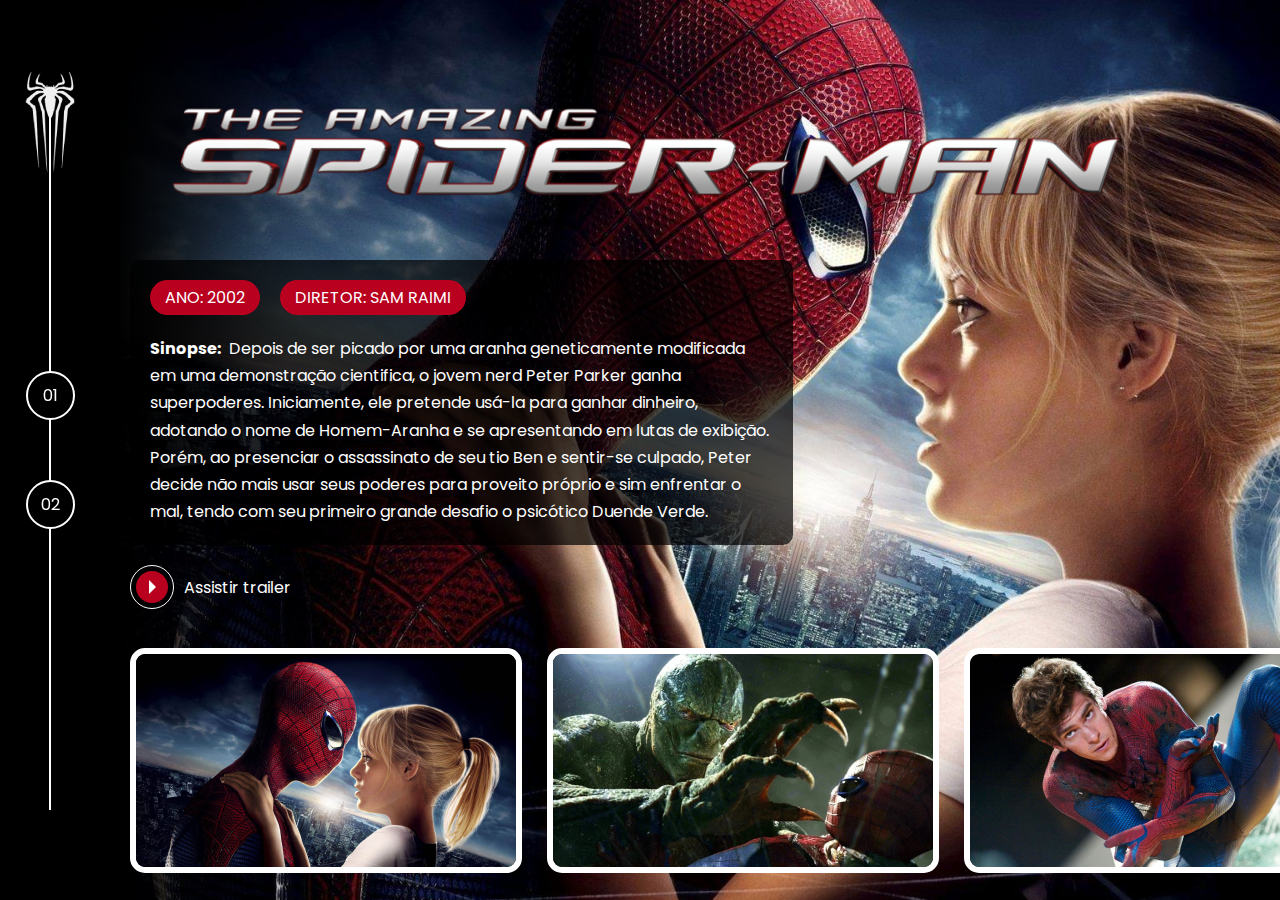
==== pages/andrew-garfield/amazing-spider-man-1.html @ 0baa2cc0 "add carosel homepage" ====
<!DOCTYPE html>
<html lang="pt-br">
<head>
    <meta charset="UTF-8">
    <meta name="viewport" content="width=device-width, initial-scale=1.0">
    <title>Multiverso | Spiderman</title>
    <link rel="stylesheet" href="../../assets/css/internal.css">
    <link rel="stylesheet" href="https://cdn.jsdelivr.net/npm/@fancyapps/ui@4.0/dist/fancybox.css">
</head>
<body>
    <div class="s-wrapper">
        <div class="s-left-column">
            <nav class="navigator">
                <div class="navigator__icon">
                    <a href="../../index.html">
                        <img src="../../assets/images/icons/spiderman1-andrew.png" alt="logo do homem aranha">
                    </a>
                </div>
                <ul>
                    <li><a href="#">01</a></li>
                    <li><a href="amazing-spider-man-2.html">02</a></li>
                </ul>
           </nav>
        </div>
        <div class="s-main-content s-spiderman-02-01">
            <div class="s-main-content__top">
                <div class="s-logo">
                    <img src="../../assets/images/spiderman-andrew/movie-01/logo.png" alt="logo do filme homem-aranha" title="Spiderman (2002)">
                </div>
                <div class="s-description">
                    <div class="pills">
                        <ul>
                            <li>Ano: 2002</li>
                            <li>Diretor: Sam Raimi</li>
                        </ul>
                    </div>

                    <div class="s-description__text">
                        <p>
                            <strong>Sinopse:</strong>&nbsp; Depois de ser picado por uma aranha geneticamente modificada em uma
                            demonstração cientifica, o jovem nerd Peter Parker ganha superpoderes. Iniciamente, ele pretende usá-la
                            para ganhar dinheiro, adotando o nome de Homem-Aranha e se apresentando em lutas de exibição. Porém,
                            ao presenciar o assassinato de seu tio Ben e sentir-se culpado, Peter decide não mais usar seus poderes
                            para proveito próprio e sim enfrentar o mal, tendo com seu primeiro grande desafio o psicótico
                            Duende Verde.
                        </p>
                    </div>
                </div>
                <div class="s-links">
                    <ul>
                        <li>
                            <a href="https://www.youtube.com/watch?v=TYMMOjBUPMM" class="link-button" target="_blank">
                                <span class="icon">
                                    <div class="play-icon">&nbsp;</div>
                                </span>
                                <span class="label">
                                    Assistir trailer
                                </span>
                            </a>
                        </li>
                    </ul>
                </div>
            </div>
            
            <div class="s-main-content__bottom">
                <div class="gallery">
                    <ul>
                        <li><a data-fancybox href="../../assets/images/spiderman-andrew/movie-01/gallery/image-01.png"><img src="../../assets/images/spiderman-andrew/movie-01/gallery/image-01.png" alt=""></a></li>
                        <li><a data-fancybox href="../../assets/images/spiderman-tobey/movie-01/gallery/image-02-full.jpg"><img src="../../assets/images/spiderman-andrew/movie-01/gallery/image-02.png" alt=""></a></li>
                        <li><a data-fancybox href="../../assets/images/spiderman-tobey/movie-01/gallery/image-03-full.jpg"><img src="../../assets/images/spiderman-andrew/movie-01/gallery/image-03.png" alt=""></a></li>
                    </ul>
                </div>
            </div>
        </div>
    </div>
    <script src="https://cdn.jsdelivr.net/npm/@fancyapps/ui@4.0/dist/fancybox.umd.js"></script>
</body>
</html>
---- assets/css/internal.css ----
@import url('reset.css');
@import url('global.css');
@import url('components/_navigator.css');
@import url('components/_pills.css');
@import url('components/_link-button.css');
@import url('components/_gallery.css');

.s-wrapper {
    display: flex;
    height: 100vh;
    flex-flow: row nowrap;
}

.s-wrapper video {
    position: fixed;
    width: 100%;

}

.s-wrapper .s-left-column {
    width: 100px;
    height: 100%;
    display: flex;
    justify-content: center;
    align-items: center;
    position: fixed;
    padding-right: 50px;
    left: 0;
    top: 0;
    z-index: 1;
}

.s-wrapper .s-main-content {
    height: 100%;
    width: 100%;
    padding-left: 130px;
    position: relative;
}

.s-wrapper .s-main-content__top {
    height: 80vh;
    display: flex;
    flex-direction: column;
    justify-content: flex-start;
}

.s-wrapper .s-main-content__bottom {
    height: 20vh;
    display: flex;
    flex-direction: column;
    justify-content: flex-end;
}

.s-wrapper .s-main-content .s-logo img {
    margin-top: 50px;
    margin-left: 0;
    margin-bottom: 30px;
}

.s-wrapper .s-main-content__top .s-description {
    background-color: rgba(0, 0, 0, .7);
    max-width: 50%;
    padding: 20px;
    border-radius: 10px;
}

.s-wrapper .s-main-content__top .s-description .s-description__text p {
    color: white;
    line-height: 170%;
}

.s-wrapper .s-main-content__top .s-description .pills {
    margin-bottom: 20px;
}

.s-wrapper .s-main-content .s-links {
    padding: 20px;
    padding-left: 0;
}

.s-wrapper .s-main-content .s-links ul {
    display: flex;
    flex-direction: row;
}

.s-spiderman-01-01 {
    background-image: url('../images/spiderman-tobey/movie-01/background.png');
    background-size: cover;
}

.s-spiderman-01-02 {
    background-image: url('../images/spiderman-tobey/movie-02/background.png');
    background-size: cover;
}

.s-spiderman-01-03 {
    background-image: url('../images/spiderman-tobey/movie-03/background.png');
    background-size: cover;
}

.s-spiderman-02-01 {
    background-image: url('../images/spiderman-andrew/movie-01/background.png');
    background-size: cover;
}

.s-spiderman-02-02 {
    background-image: url('../images/spiderman-andrew/movie-02/background.png');
    background-size: cover;
}
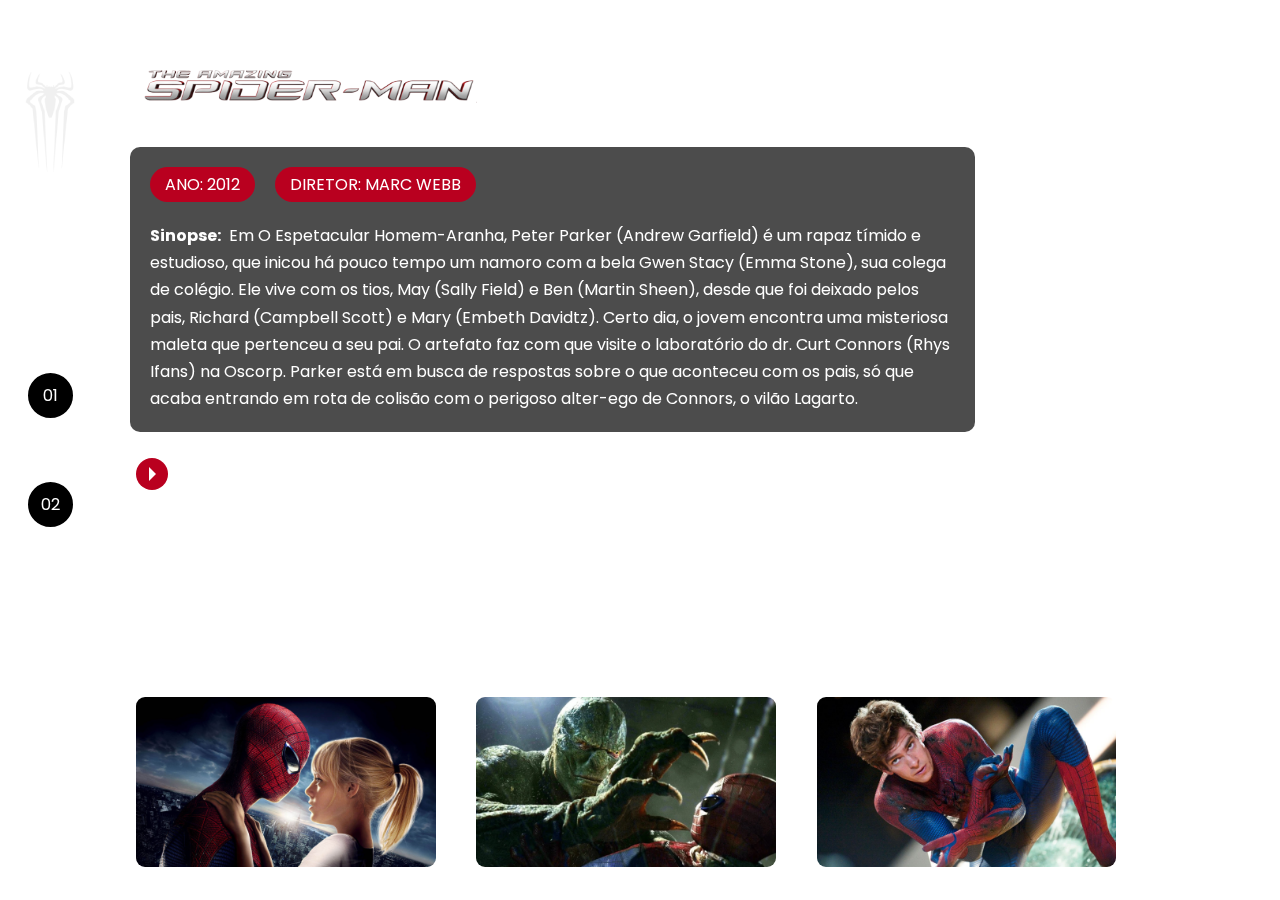
==== commit 69e5b2c3: "organized gallery" ====
--- a/pages/andrew-garfield/amazing-spider-man-1.html
+++ b/pages/andrew-garfield/amazing-spider-man-1.html
@@ -9,6 +9,11 @@
 </head>
 <body>
     <div class="s-wrapper">
+
+        <video autoplay loop muted>
+            <source src="../../assets/videos/amazing-spiderman-2014-trailer.mp4" type="video/mp4">
+        </video>
+
         <div class="s-left-column">
             <nav class="navigator">
                 <div class="navigator__icon">
@@ -22,7 +27,7 @@
                 </ul>
            </nav>
         </div>
-        <div class="s-main-content s-spiderman-02-01">
+        <div class="s-main-content">
             <div class="s-main-content__top">
                 <div class="s-logo">
                     <img src="../../assets/images/spiderman-andrew/movie-01/logo.png" alt="logo do filme homem-aranha" title="Spiderman (2002)">
@@ -30,26 +35,27 @@
                 <div class="s-description">
                     <div class="pills">
                         <ul>
-                            <li>Ano: 2002</li>
-                            <li>Diretor: Sam Raimi</li>
+                            <li>Ano: 2012</li>
+                            <li>Diretor: Marc Webb</li>
                         </ul>
                     </div>
 
                     <div class="s-description__text">
                         <p>
-                            <strong>Sinopse:</strong>&nbsp; Depois de ser picado por uma aranha geneticamente modificada em uma
-                            demonstração cientifica, o jovem nerd Peter Parker ganha superpoderes. Iniciamente, ele pretende usá-la
-                            para ganhar dinheiro, adotando o nome de Homem-Aranha e se apresentando em lutas de exibição. Porém,
-                            ao presenciar o assassinato de seu tio Ben e sentir-se culpado, Peter decide não mais usar seus poderes
-                            para proveito próprio e sim enfrentar o mal, tendo com seu primeiro grande desafio o psicótico
-                            Duende Verde.
+                            <strong>Sinopse:</strong>&nbsp; Em O Espetacular Homem-Aranha, Peter Parker (Andrew Garfield) é um rapaz 
+                            tímido e estudioso, que inicou há pouco tempo um namoro com a bela Gwen Stacy (Emma Stone), sua colega de
+                             colégio. Ele vive com os tios, May (Sally Field) e Ben (Martin Sheen), desde que foi deixado pelos pais, 
+                             Richard (Campbell Scott) e Mary (Embeth Davidtz). Certo dia, o jovem encontra uma misteriosa maleta que 
+                             pertenceu a seu pai. O artefato faz com que visite o laboratório do dr. Curt Connors (Rhys Ifans) na 
+                             Oscorp. Parker está em busca de respostas sobre o que aconteceu com os pais, só que acaba entrando em 
+                             rota de colisão com o perigoso alter-ego de Connors, o vilão Lagarto.
                         </p>
                     </div>
                 </div>
                 <div class="s-links">
                     <ul>
                         <li>
-                            <a href="https://www.youtube.com/watch?v=TYMMOjBUPMM" class="link-button" target="_blank">
+                            <a href="https://www.youtube.com/watch?v=iAaDfqB9FLs" class="link-button" target="_blank">
                                 <span class="icon">
                                     <div class="play-icon">&nbsp;</div>
                                 </span>
@@ -65,9 +71,9 @@
             <div class="s-main-content__bottom">
                 <div class="gallery">
                     <ul>
-                        <li><a data-fancybox href="../../assets/images/spiderman-andrew/movie-01/gallery/image-01.png"><img src="../../assets/images/spiderman-andrew/movie-01/gallery/image-01.png" alt=""></a></li>
-                        <li><a data-fancybox href="../../assets/images/spiderman-tobey/movie-01/gallery/image-02-full.jpg"><img src="../../assets/images/spiderman-andrew/movie-01/gallery/image-02.png" alt=""></a></li>
-                        <li><a data-fancybox href="../../assets/images/spiderman-tobey/movie-01/gallery/image-03-full.jpg"><img src="../../assets/images/spiderman-andrew/movie-01/gallery/image-03.png" alt=""></a></li>
+                        <li><a data-fancybox href="../../assets/images/spiderman-andrew/movie-01/gallery/image-01-full.jpg"><img src="../../assets/images/spiderman-andrew/movie-01/gallery/image-01.png" alt=""></a></li>
+                        <li><a data-fancybox href="../../assets/images/spiderman-andrew/movie-01/gallery/image-02-full.jpg"><img src="../../assets/images/spiderman-andrew/movie-01/gallery/image-02.png" alt=""></a></li>
+                        <li><a data-fancybox href="../../assets/images/spiderman-andrew/movie-01/gallery/image-03-full.jpg"><img src="../../assets/images/spiderman-andrew/movie-01/gallery/image-03.png" alt=""></a></li>
                     </ul>
                 </div>
             </div>
--- a/assets/css/internal.css
+++ b/assets/css/internal.css
@@ -55,11 +55,12 @@
     margin-top: 50px;
     margin-left: 0;
     margin-bottom: 30px;
+    height: 60px;
 }
 
 .s-wrapper .s-main-content__top .s-description {
     background-color: rgba(0, 0, 0, .7);
-    max-width: 50%;
+    max-width: 70%;
     padding: 20px;
     border-radius: 10px;
 }
